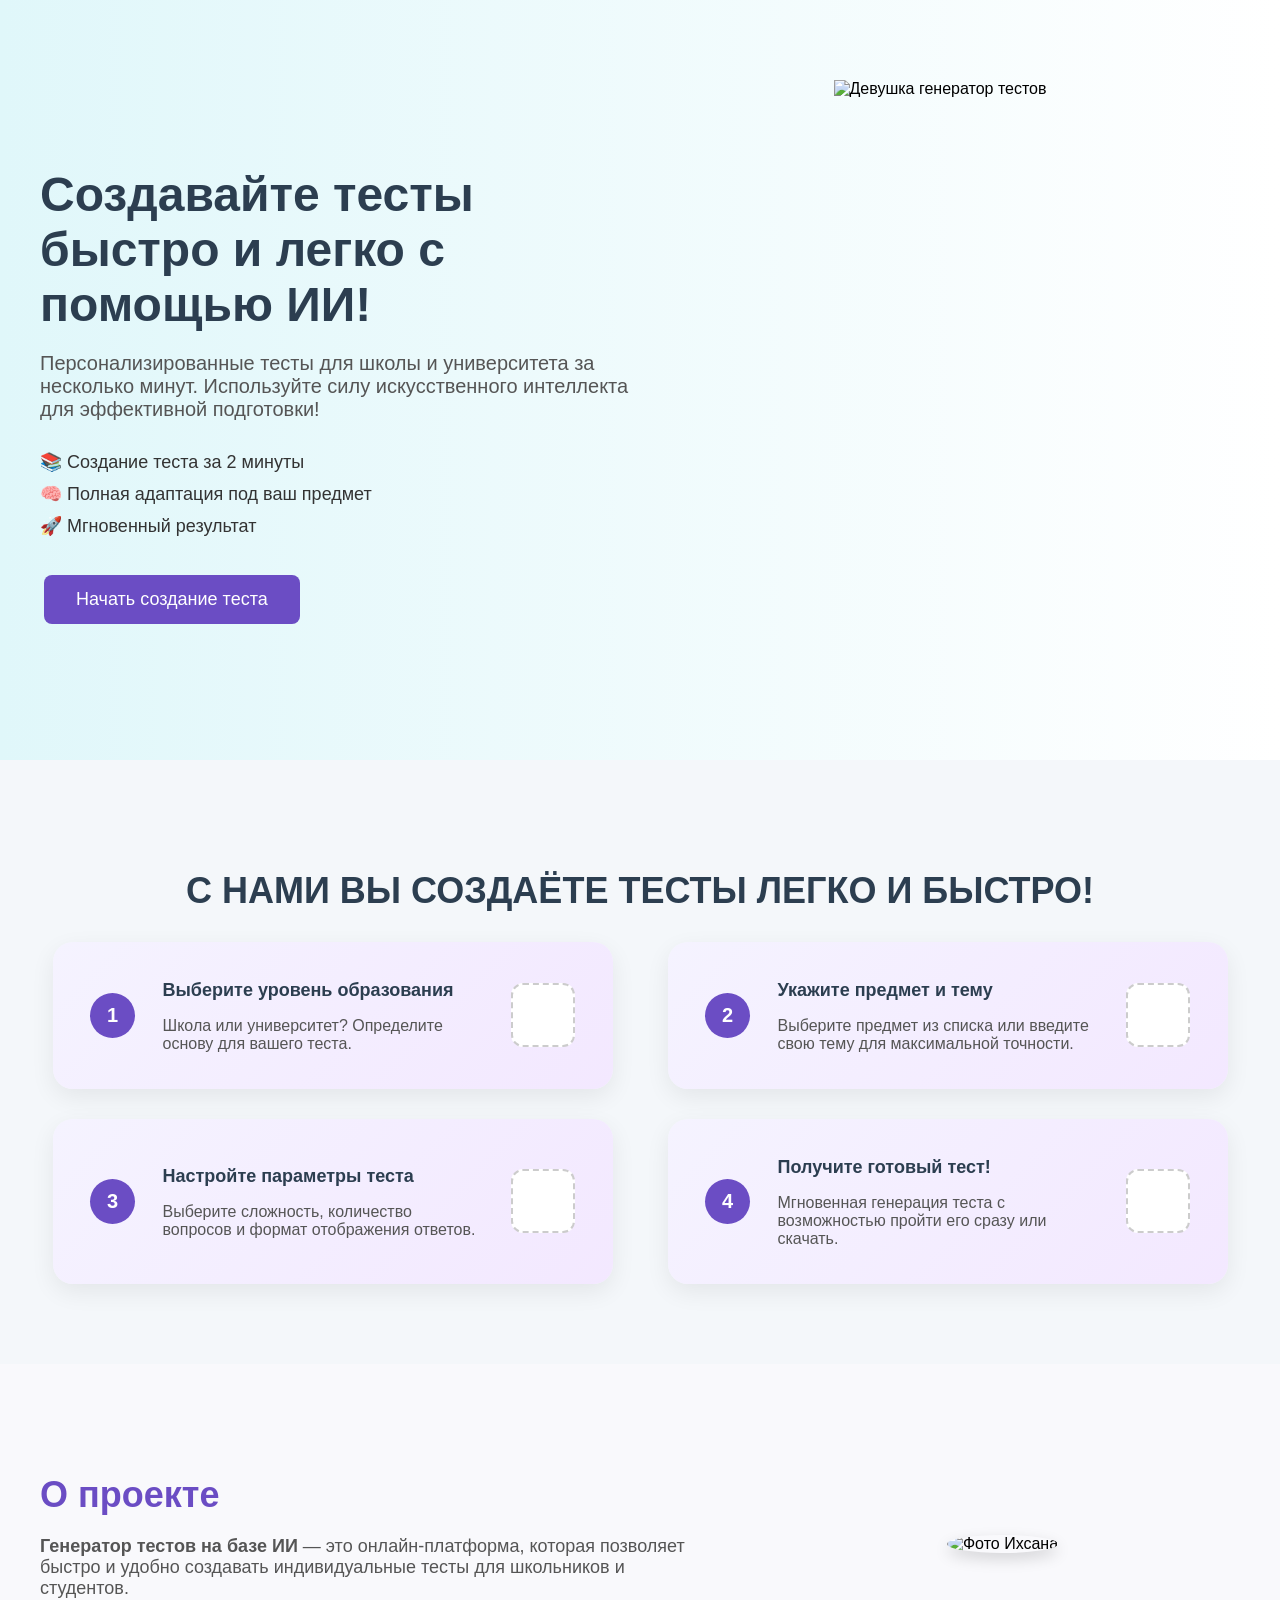
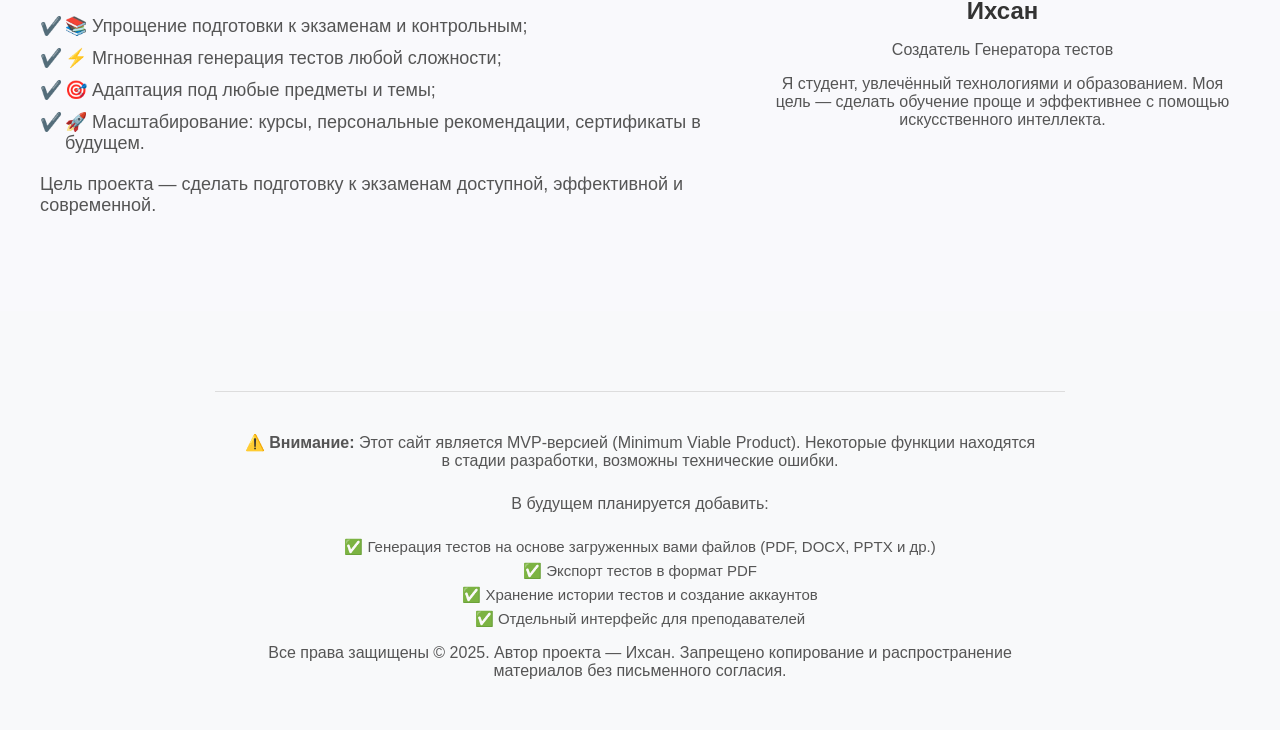
==== index.html @ 1870522c "initial commit" ====
<!DOCTYPE html>
<html lang="ru">
<head>
  <meta charset="UTF-8">
  <title>Генератор тестов</title>
  <link rel="stylesheet" href="style.css">
</head>

<body>

  <!-- Hero Section (главная красивая обложка) -->
  <section id="hero-section">
    <div class="hero-container">
      <div class="hero-text">
        <h1>Создавайте тесты быстро и легко с помощью ИИ!</h1>
        <p>Персонализированные тесты для школы и университета за несколько минут. Используйте силу искусственного интеллекта для эффективной подготовки!</p>
        <ul class="hero-features">
          <li>📚 Создание теста за 2 минуты</li>
          <li>🧠 Полная адаптация под ваш предмет</li>
          <li>🚀 Мгновенный результат</li>
        </ul>
        <button onclick="scrollToSettings()">Начать создание теста</button>
      </div>
      <div class="hero-image">
        <img src="C:/Users/Ихсан/Desktop/Генрация тест/images/Девушка.png" alt="Девушка генератор тестов">
      </div>
    </div>
  </section>

  <!-- Блок Как работает Генератор тестов -->
  <section id="how-it-works">
    <div class="works-container">
      <h2>С НАМИ ВЫ СОЗДАЁТЕ ТЕСТЫ ЛЕГКО И БЫСТРО!</h2>

      <div class="works-grid">
        <div class="works-card">
          <div class="card-left"><div class="number-badge">1</div></div>
          <div class="card-center">
            <h3>Выберите уровень образования</h3>
            <p>Школа или университет? Определите основу для вашего теста.</p>
          </div>
          <div class="card-right"><div class="icon-placeholder"></div></div>
        </div>

        <div class="works-card">
          <div class="card-left"><div class="number-badge">2</div></div>
          <div class="card-center">
            <h3>Укажите предмет и тему</h3>
            <p>Выберите предмет из списка или введите свою тему для максимальной точности.</p>
          </div>
          <div class="card-right"><div class="icon-placeholder"></div></div>
        </div>

        <div class="works-card">
          <div class="card-left"><div class="number-badge">3</div></div>
          <div class="card-center">
            <h3>Настройте параметры теста</h3>
            <p>Выберите сложность, количество вопросов и формат отображения ответов.</p>
          </div>
          <div class="card-right"><div class="icon-placeholder"></div></div>
        </div>

        <div class="works-card">
          <div class="card-left"><div class="number-badge">4</div></div>
          <div class="card-center">
            <h3>Получите готовый тест!</h3>
            <p>Мгновенная генерация теста с возможностью пройти его сразу или скачать.</p>
          </div>
          <div class="card-right"><div class="icon-placeholder"></div></div>
        </div>
      </div>
    </div>
  </section>

  <!-- Блок О проекте и Обо мне -->
  <section id="about-project">
    <div class="about-container">
      <div class="about-text">
        <h2>О проекте</h2>
        <p><strong>Генератор тестов на базе ИИ</strong> — это онлайн-платформа, которая позволяет быстро и удобно создавать индивидуальные тесты для школьников и студентов.</p>
        <ul>
          <li>📚 Упрощение подготовки к экзаменам и контрольным;</li>
          <li>⚡ Мгновенная генерация тестов любой сложности;</li>
          <li>🎯 Адаптация под любые предметы и темы;</li>
          <li>🚀 Масштабирование: курсы, персональные рекомендации, сертификаты в будущем.</li>
        </ul>
        <p>Цель проекта — сделать подготовку к экзаменам доступной, эффективной и современной.</p>
      </div>

      <div class="about-author">
        <img src="C:/Users/Ихсан/Desktop/Генрация тест/images/5222434547378025041.jpg" alt="Фото Ихсана" class="author-photo">
        <h3>Ихсан</h3>
        <p>Создатель Генератора тестов</p>
        <p>Я студент, увлечённый технологиями и образованием. Моя цель — сделать обучение проще и эффективнее с помощью искусственного интеллекта.</p>
      </div>
    </div>
  </section>

  <!-- Блок главной страницы -->
  <div id="home-page" style="display:none;">
    <h1>Добро пожаловать в Генератор тестов!</h1>
    <p>Этот сервис поможет вам создать уникальные тесты на основе выбранных предметов и тем, используя искусственный интеллект.</p>
    <button onclick="goToSettings()">Начать</button>
  </div>

  <!-- Блок настроек теста -->
  <div id="settings-page" style="display:none;">
    <h2>Настройки теста</h2>

    <!-- Шаги настройки -->
    <div id="step-education">
      <h3>Шаг 1: Выберите уровень образования</h3>
      <button onclick="selectEducation('school')">Школа</button>
      <button onclick="selectEducation('university')">Университет</button>
    </div>

    <div id="step-subject" style="display:none;">
      <h3 id="subject-label">Шаг 2: Выберите предмет или специальность</h3>
      <div id="subject-options"></div>
      <input type="text" id="custom-subject" placeholder="Или введите свой предмет">
      <button onclick="confirmSubject()">Продолжить</button>
      <button onclick="goBackToEducation()">Назад</button>
    </div>

    <div id="step-topic" style="display:none;">
      <h3>Шаг 3: Выберите тему или введите свою</h3>
      <div id="theme-options"></div>
      <input type="text" id="topic" placeholder="Введите свою тему">
      <button onclick="confirmTopic()">Продолжить</button>
      <button onclick="goBackToSubject()">Назад</button>
    </div>

    <div id="step-settings" style="display:none;">
      <h3>Шаг 4: Настройте параметры теста</h3>
      <label for="difficulty">Сложность теста:</label><br>
      <select id="difficulty">
        <option value="easy">Легкий</option>
        <option value="medium">Средний</option>
        <option value="hard">Сложный</option>
      </select><br><br>

      <label for="question-count">Количество вопросов:</label><br>
      <select id="question-count">
        <option value="10">10</option>
        <option value="20">20</option>
        <option value="30">30</option>
        <option value="40">40</option>
      </select><br><br>

      <label for="answer-options">Возможные варианты:</label><br>
      <select id="answer-options">
        <option value="5">5</option>
        <option value="6">6</option>
        <option value="7">7</option>
      </select><br><br>

      <label for="show-answers">Когда показывать правильные ответы:</label><br>
      <select id="show-answers">
        <option value="immediate">Сразу после вопроса</option>
        <option value="after-test">После теста</option>
      </select><br><br>

      <button onclick="generateTest()">Создать тест</button>
      <button onclick="goBackToTopic()">Назад</button>
    </div>
  </div>

  <!-- Блок прохождения теста -->
  <div id="test-page" style="display:none;">
    <h2>Ваш тест</h2>
    <div id="test-container"></div>
    <button onclick="submitTest()">Завершить тест</button>
  </div>

  <!-- Блок результатов -->
  <div id="result-page" style="display:none;">
    <h2>Результаты теста</h2>
    <p id="score"></p>
    <button onclick="restart()">Создать новый тест</button>
  </div>

  <script src="app.js"></script>
  <script>
    function goBackToEducation() {
      document.getElementById('step-subject').style.display = 'none';
      document.getElementById('step-education').style.display = 'block';
    }

    function goBackToSubject() {
      document.getElementById('step-topic').style.display = 'none';
      document.getElementById('step-subject').style.display = 'block';
    }

    function goBackToTopic() {
      document.getElementById('step-settings').style.display = 'none';
      document.getElementById('step-topic').style.display = 'block';
    }
  </script>

<!-- Дисклеймер -->
<footer style="background-color:#f8f9fa; padding: 25px; text-align: center; font-size: 14px; color: #666; border-top: 1px solid #ddd;">
  <p><strong>⚠️ Внимание:</strong> Этот сайт является MVP-версией (Minimum Viable Product). Некоторые функции находятся в стадии разработки, возможны технические ошибки.</p>

  <p>В будущем планируется добавить:</p>
  <ul style="list-style: none; padding: 0; margin: 10px 0;">
    <li>✅ Генерация тестов на основе загруженных вами файлов (PDF, DOCX, PPTX и др.)</li>
    <li>✅ Экспорт тестов в формат PDF</li>
    <li>✅ Хранение истории тестов и создание аккаунтов</li>
    <li>✅ Отдельный интерфейс для преподавателей</li>
  </ul>

  <p>Все права защищены © 2025. Автор проекта — Ихсан. Запрещено копирование и распространение материалов без письменного согласия.</p>
</footer>


</body>
</html>
---- style.css ----
/* Общие настройки */
body {
    font-family: 'Arial', sans-serif;
    background-color: #f8f9fa;
    margin: 0;
    padding: 0;
    display: flex;
    flex-direction: column;
    align-items: center;
}

/* Hero Section */
#hero-section {
    width: 100%;
    background: linear-gradient(to right, #e0f7fa, #ffffff);
    padding: 80px 20px;
    box-sizing: border-box;
}

.hero-container {
    max-width: 1200px;
    display: flex;
    align-items: center;
    justify-content: space-between;
    flex-wrap: wrap;
    margin: 0 auto;
}

.hero-text {
    flex: 1 1 500px;
    max-width: 600px;
}

.hero-text h1 {
    font-size: 48px;
    color: #2c3e50;
    margin-bottom: 20px;
}

.hero-text p {
    font-size: 20px;
    color: #555555;
    margin-bottom: 30px;
}

.hero-features {
    list-style: none;
    padding: 0;
    margin-bottom: 30px;
}

.hero-features li {
    font-size: 18px;
    margin: 10px 0;
    color: #333333;
}

.hero-text button {
    background-color: #6b4dc4;
    color: white;
    padding: 14px 32px;
    font-size: 18px;
    border: none;
    border-radius: 8px;
    cursor: pointer;
    transition: background-color 0.3s ease;
}

.hero-text button:hover {
    background-color: #6b4dc4;
}

.hero-image {
    flex: 1 1 400px;
    display: flex;
    justify-content: center;
}

.hero-image img {
    max-width: 100%;
    height: 600px;
    object-fit: contain;
}

/* Контейнеры страниц */
#home-page, #settings-page, #test-page, #result-page {
    background-color: #ffffff;
    padding: 40px;
    margin: 40px 0;
    border-radius: 12px;
    box-shadow: 0 4px 20px rgba(0, 0, 0, 0.1);
    width: 100%;
    max-width: 700px;
    text-align: center;
}

/* Заголовки */
h1, h2, h3 {
    color: #333333;
    margin-bottom: 20px;
}

/* Обычный текст */
p, label {
    color: #555555;
    font-size: 16px;
}

/* Кнопки */
button {
    background-color: #6b4dc4;
    color: white;
    border: none;
    padding: 12px 24px;
    margin: 8px 4px;
    font-size: 16px;
    border-radius: 8px;
    cursor: pointer;
    transition: background-color 0.3s ease;
}

button:hover {
    background-color: #6b4dc4;
}

/* Кнопки выбора предмета и темы */
#subject-options, #theme-options {
    display: flex;
    flex-wrap: wrap;
    justify-content: center;
    margin-top: 15px;
}

#subject-options button, #theme-options button {
    background-color: #007BFF;
    margin: 5px;
    padding: 10px 20px;
    font-size: 14px;
    border-radius: 6px;
}

#subject-options button:hover, #theme-options button:hover {
    background-color: #0069d9;
}

/* Поля ввода и селекты */
input[type="text"], select {
    width: 90%;
    padding: 10px;
    margin: 10px 0;
    border: 1px solid #ccc;
    border-radius: 8px;
    font-size: 16px;
}

/* Кнопки submit отдельно */
button[type="submit"], button[type="button"] {
    margin-top: 20px;
}

/* Блок Как работает генератор тестов (обновленный красивый дизайн) */
#how-it-works {
    width: 100%;
    padding: 80px 20px;
    background-color: #f4f7fa;
    box-sizing: border-box;
}

.works-container {
    max-width: 1200px;
    margin: 0 auto;
    text-align: center;
}

.works-container h2 {
    font-size: 36px;
    color: #2c3e50;
    margin-bottom: 30px;
}

.works-description {
    font-size: 18px;
    color: #555555;
    margin-bottom: 50px;
}

.works-grid {
    display: grid;
    grid-template-columns: 1fr 1fr;
    gap: 30px;
    justify-items: center;
}

.works-card {
    display: flex;
    align-items: center;
    background: linear-gradient(135deg, #f5f3ff, #f3e8ff);
    border-radius: 20px;
    box-shadow: 0 8px 25px rgba(0, 0, 0, 0.07);
    padding: 20px 30px;
    width: 100%;
    max-width: 500px;
    transition: transform 0.3s ease;
}

.works-card:hover {
    transform: translateY(-5px);
}

.card-left {
    flex: 0 0 60px;
    display: flex;
    justify-content: center;
    align-items: center;
}

.number-badge {
    width: 45px;
    height: 45px;
    background-color: #6b4dc4;
    color: white;
    font-weight: bold;
    font-size: 20px;
    border-radius: 50%;
    display: flex;
    justify-content: center;
    align-items: center;
}

.card-center {
    flex: 1;
    padding: 0 20px;
    text-align: left;
}

.card-center h3 {
    font-size: 18px;
    color: #2c3e50;
    margin-bottom: 8px;
}

.card-center p {
    font-size: 16px;
    color: #555555;
}

.card-right {
    flex: 0 0 80px;
    display: flex;
    justify-content: center;
    align-items: center;
}

.icon-placeholder {
    width: 60px;
    height: 60px;
    background-color: white;
    border: 2px dashed #ccc;
    border-radius: 12px;
}

/* Адаптивность */
@media (max-width: 768px) {
    .hero-container {
        flex-direction: column;
        align-items: center;
        text-align: center;
    }

    .hero-text h1 {
        font-size: 32px;
    }

    .hero-text p {
        font-size: 18px;
    }

    .hero-text button {
        width: 90%;
        margin-top: 20px;
    }

    .hero-image {
        margin-top: 20px;
    }

    .works-grid {
        grid-template-columns: 1fr;
    }

    .works-card {
        max-width: 90%;
    }
}

/* Блок О проекте и Обо мне */
#about-project {
    width: 100%;
    padding: 80px 20px;
    background-color: #f9f9fc;
    box-sizing: border-box;
}

.about-container {
    max-width: 1200px;
    margin: 0 auto;
    display: flex;
    align-items: center;
    justify-content: space-between;
    flex-wrap: wrap;
    gap: 50px;
}

.about-text {
    flex: 1 1 600px;
    text-align: left;
}

.about-text h2 {
    font-size: 36px;
    color: #6b4dc4;
    margin-bottom: 20px;
}

.about-text p {
    font-size: 18px;
    color: #555555;
    margin-bottom: 15px;
}

.about-text ul {
    list-style: none;
    padding: 0;
    margin-bottom: 20px;
}

.about-text ul li {
    font-size: 18px;
    margin-bottom: 10px;
    color: #555;
    position: relative;
    padding-left: 25px;
}

.about-text ul li::before {
    content: "✔️";
    position: absolute;
    left: 0;
    top: 0;
}

.about-author {
    flex: 1 1 400px;
    text-align: center;
}

.author-photo {
    width: 250px;
    height: 250px;
    object-fit: cover;
    border-radius: 50%;
    box-shadow: 0 6px 15px rgba(0, 0, 0, 0.15);
    margin-bottom: 20px;
}

.about-author h3 {
    font-size: 24px;
    color: #333333;
    margin-bottom: 10px;
}

.about-author p {
    font-size: 16px;
    color: #555555;
    margin-bottom: 10px;
}

/* Адаптивность для мобильных устройств */
@media (max-width: 768px) {
    .about-container {
        flex-direction: column;
        align-items: center;
        text-align: center;
    }

    .about-text, .about-author {
        flex: 1 1 100%;
    }

    .author-photo {
        width: 200px;
        height: 200px;
    }
}


footer {
    background-color: #f4f7fa;
    padding: 60px 20px;
    text-align: center;
    font-family: 'Arial', sans-serif;
    color: #333;
    border-top: 1px solid #ddd;
    margin-top: 80px;
  }
  
  footer h3 {
    font-size: 24px;
    color: #6b4dc4;
    margin-bottom: 15px;
  }
  
  footer p {
    font-size: 16px;
    color: #555;
    margin-bottom: 25px;
    max-width: 800px;
    margin-left: auto;
    margin-right: auto;
  }
  
  footer ul {
    list-style: none;
    padding: 0;
    margin-bottom: 30px;
  }
  
  footer ul li {
    font-size: 15px;
    color: #555;
    margin: 6px 0;
  }
  
  footer small {
    display: block;
    color: #999;
    font-size: 13px;
  }
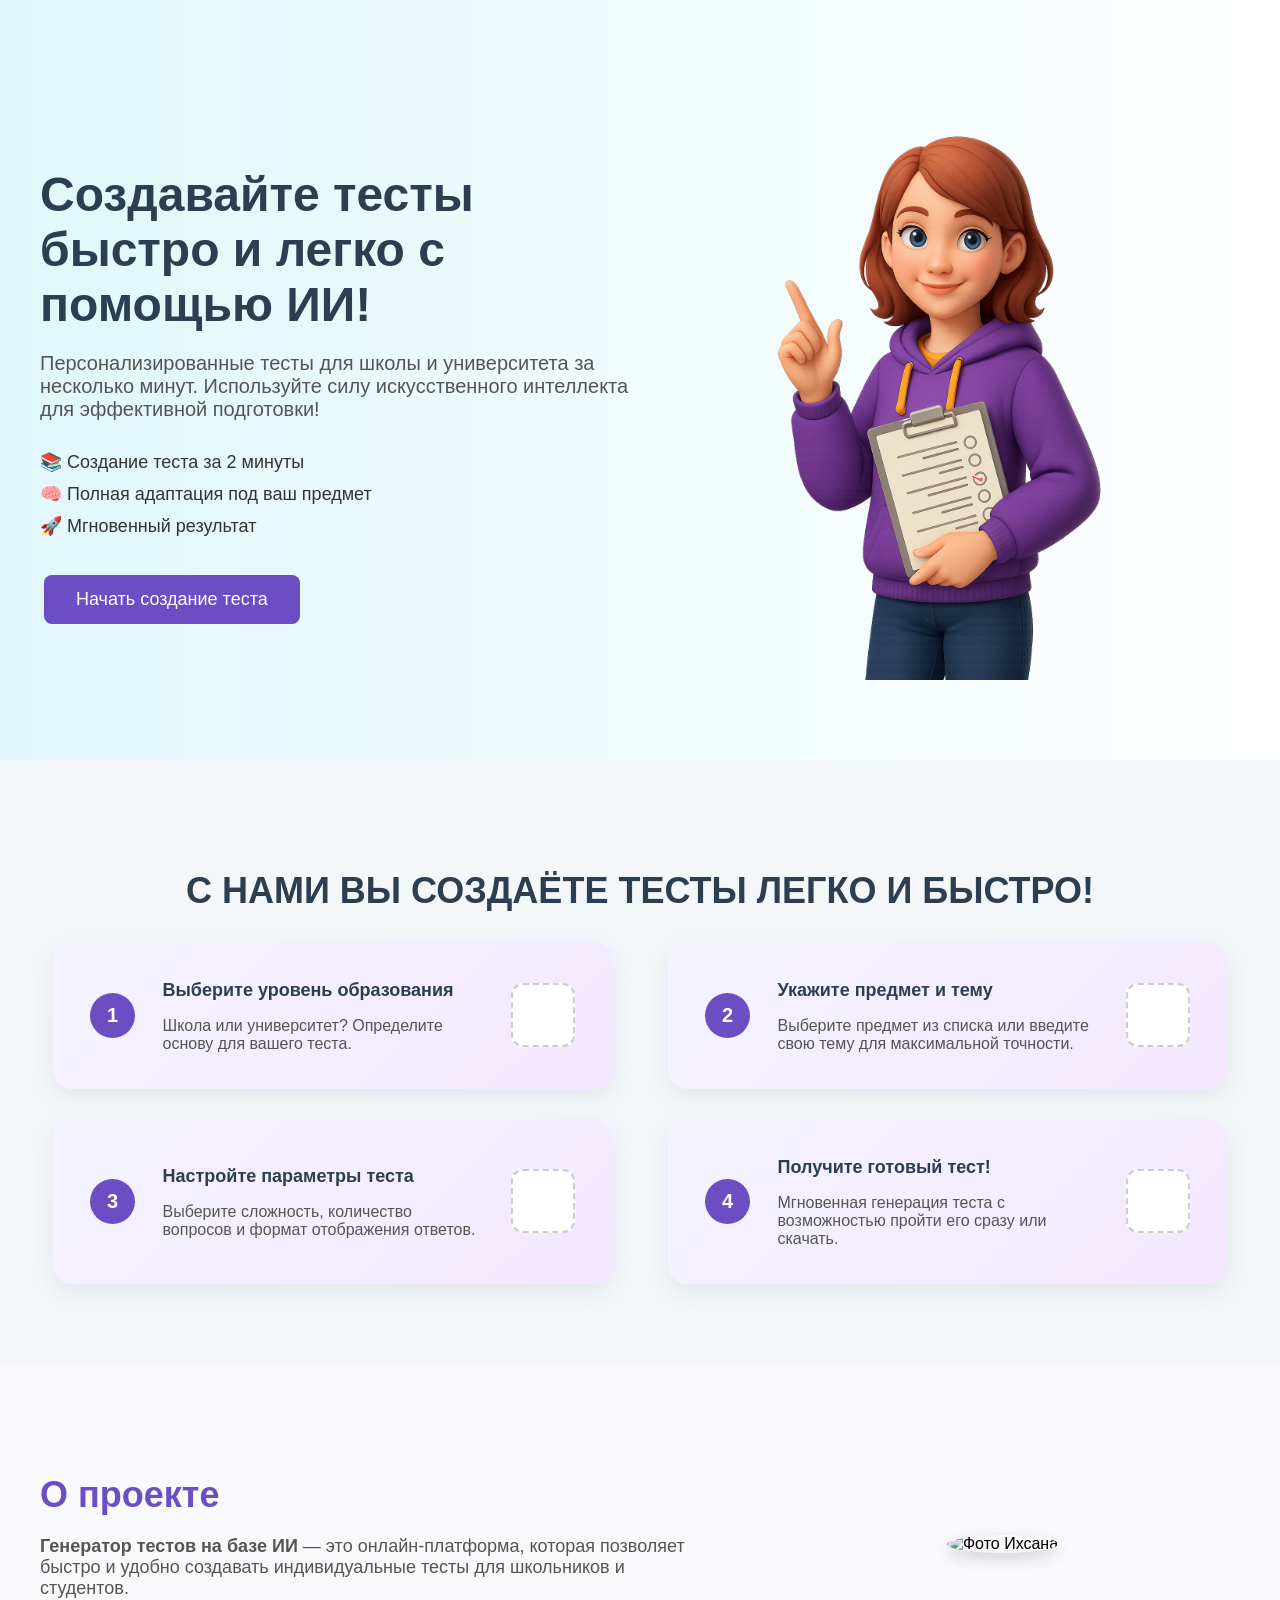
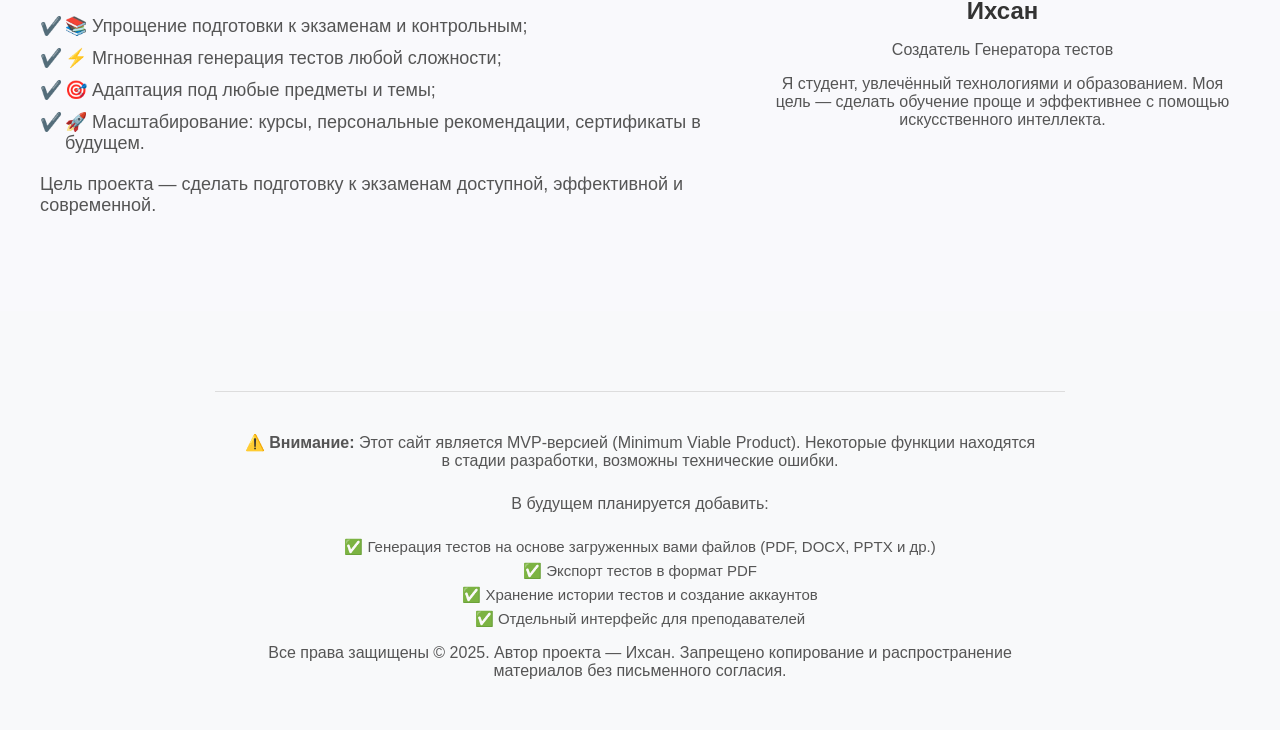
==== commit b33e86f7: "fix: подключен index.html" ====
--- a/index.html
+++ b/index.html
@@ -3,7 +3,7 @@
 <head>
   <meta charset="UTF-8">
   <title>Генератор тестов</title>
-  <link rel="stylesheet" href="style.css">
+  <link rel="stylesheet" href="/static/style.css">
 </head>
 
 <body>
@@ -22,7 +22,7 @@
         <button onclick="scrollToSettings()">Начать создание теста</button>
       </div>
       <div class="hero-image">
-        <img src="C:/Users/Ихсан/Desktop/Генрация тест/images/Девушка.png" alt="Девушка генератор тестов">
+        <img src="/static/images/Девушка.png" alt="Девушка генератор тестов">
       </div>
     </div>
   </section>
@@ -179,7 +179,7 @@
     <button onclick="restart()">Создать новый тест</button>
   </div>
 
-  <script src="app.js"></script>
+  <script src="/static/app.js"></script>
   <script>
     function goBackToEducation() {
       document.getElementById('step-subject').style.display = 'none';
--- a/static/style.css
+++ b/static/style.css
@@ -0,0 +1,439 @@
+/* Общие настройки */
+body {
+    font-family: 'Arial', sans-serif;
+    background-color: #f8f9fa;
+    margin: 0;
+    padding: 0;
+    display: flex;
+    flex-direction: column;
+    align-items: center;
+}
+
+/* Hero Section */
+#hero-section {
+    width: 100%;
+    background: linear-gradient(to right, #e0f7fa, #ffffff);
+    padding: 80px 20px;
+    box-sizing: border-box;
+}
+
+.hero-container {
+    max-width: 1200px;
+    display: flex;
+    align-items: center;
+    justify-content: space-between;
+    flex-wrap: wrap;
+    margin: 0 auto;
+}
+
+.hero-text {
+    flex: 1 1 500px;
+    max-width: 600px;
+}
+
+.hero-text h1 {
+    font-size: 48px;
+    color: #2c3e50;
+    margin-bottom: 20px;
+}
+
+.hero-text p {
+    font-size: 20px;
+    color: #555555;
+    margin-bottom: 30px;
+}
+
+.hero-features {
+    list-style: none;
+    padding: 0;
+    margin-bottom: 30px;
+}
+
+.hero-features li {
+    font-size: 18px;
+    margin: 10px 0;
+    color: #333333;
+}
+
+.hero-text button {
+    background-color: #6b4dc4;
+    color: white;
+    padding: 14px 32px;
+    font-size: 18px;
+    border: none;
+    border-radius: 8px;
+    cursor: pointer;
+    transition: background-color 0.3s ease;
+}
+
+.hero-text button:hover {
+    background-color: #6b4dc4;
+}
+
+.hero-image {
+    flex: 1 1 400px;
+    display: flex;
+    justify-content: center;
+}
+
+.hero-image img {
+    max-width: 100%;
+    height: 600px;
+    object-fit: contain;
+}
+
+/* Контейнеры страниц */
+#home-page, #settings-page, #test-page, #result-page {
+    background-color: #ffffff;
+    padding: 40px;
+    margin: 40px 0;
+    border-radius: 12px;
+    box-shadow: 0 4px 20px rgba(0, 0, 0, 0.1);
+    width: 100%;
+    max-width: 700px;
+    text-align: center;
+}
+
+/* Заголовки */
+h1, h2, h3 {
+    color: #333333;
+    margin-bottom: 20px;
+}
+
+/* Обычный текст */
+p, label {
+    color: #555555;
+    font-size: 16px;
+}
+
+/* Кнопки */
+button {
+    background-color: #6b4dc4;
+    color: white;
+    border: none;
+    padding: 12px 24px;
+    margin: 8px 4px;
+    font-size: 16px;
+    border-radius: 8px;
+    cursor: pointer;
+    transition: background-color 0.3s ease;
+}
+
+button:hover {
+    background-color: #6b4dc4;
+}
+
+/* Кнопки выбора предмета и темы */
+#subject-options, #theme-options {
+    display: flex;
+    flex-wrap: wrap;
+    justify-content: center;
+    margin-top: 15px;
+}
+
+#subject-options button, #theme-options button {
+    background-color: #007BFF;
+    margin: 5px;
+    padding: 10px 20px;
+    font-size: 14px;
+    border-radius: 6px;
+}
+
+#subject-options button:hover, #theme-options button:hover {
+    background-color: #0069d9;
+}
+
+/* Поля ввода и селекты */
+input[type="text"], select {
+    width: 90%;
+    padding: 10px;
+    margin: 10px 0;
+    border: 1px solid #ccc;
+    border-radius: 8px;
+    font-size: 16px;
+}
+
+/* Кнопки submit отдельно */
+button[type="submit"], button[type="button"] {
+    margin-top: 20px;
+}
+
+/* Блок Как работает генератор тестов (обновленный красивый дизайн) */
+#how-it-works {
+    width: 100%;
+    padding: 80px 20px;
+    background-color: #f4f7fa;
+    box-sizing: border-box;
+}
+
+.works-container {
+    max-width: 1200px;
+    margin: 0 auto;
+    text-align: center;
+}
+
+.works-container h2 {
+    font-size: 36px;
+    color: #2c3e50;
+    margin-bottom: 30px;
+}
+
+.works-description {
+    font-size: 18px;
+    color: #555555;
+    margin-bottom: 50px;
+}
+
+.works-grid {
+    display: grid;
+    grid-template-columns: 1fr 1fr;
+    gap: 30px;
+    justify-items: center;
+}
+
+.works-card {
+    display: flex;
+    align-items: center;
+    background: linear-gradient(135deg, #f5f3ff, #f3e8ff);
+    border-radius: 20px;
+    box-shadow: 0 8px 25px rgba(0, 0, 0, 0.07);
+    padding: 20px 30px;
+    width: 100%;
+    max-width: 500px;
+    transition: transform 0.3s ease;
+}
+
+.works-card:hover {
+    transform: translateY(-5px);
+}
+
+.card-left {
+    flex: 0 0 60px;
+    display: flex;
+    justify-content: center;
+    align-items: center;
+}
+
+.number-badge {
+    width: 45px;
+    height: 45px;
+    background-color: #6b4dc4;
+    color: white;
+    font-weight: bold;
+    font-size: 20px;
+    border-radius: 50%;
+    display: flex;
+    justify-content: center;
+    align-items: center;
+}
+
+.card-center {
+    flex: 1;
+    padding: 0 20px;
+    text-align: left;
+}
+
+.card-center h3 {
+    font-size: 18px;
+    color: #2c3e50;
+    margin-bottom: 8px;
+}
+
+.card-center p {
+    font-size: 16px;
+    color: #555555;
+}
+
+.card-right {
+    flex: 0 0 80px;
+    display: flex;
+    justify-content: center;
+    align-items: center;
+}
+
+.icon-placeholder {
+    width: 60px;
+    height: 60px;
+    background-color: white;
+    border: 2px dashed #ccc;
+    border-radius: 12px;
+}
+
+/* Адаптивность */
+@media (max-width: 768px) {
+    .hero-container {
+        flex-direction: column;
+        align-items: center;
+        text-align: center;
+    }
+
+    .hero-text h1 {
+        font-size: 32px;
+    }
+
+    .hero-text p {
+        font-size: 18px;
+    }
+
+    .hero-text button {
+        width: 90%;
+        margin-top: 20px;
+    }
+
+    .hero-image {
+        margin-top: 20px;
+    }
+
+    .works-grid {
+        grid-template-columns: 1fr;
+    }
+
+    .works-card {
+        max-width: 90%;
+    }
+}
+
+/* Блок О проекте и Обо мне */
+#about-project {
+    width: 100%;
+    padding: 80px 20px;
+    background-color: #f9f9fc;
+    box-sizing: border-box;
+}
+
+.about-container {
+    max-width: 1200px;
+    margin: 0 auto;
+    display: flex;
+    align-items: center;
+    justify-content: space-between;
+    flex-wrap: wrap;
+    gap: 50px;
+}
+
+.about-text {
+    flex: 1 1 600px;
+    text-align: left;
+}
+
+.about-text h2 {
+    font-size: 36px;
+    color: #6b4dc4;
+    margin-bottom: 20px;
+}
+
+.about-text p {
+    font-size: 18px;
+    color: #555555;
+    margin-bottom: 15px;
+}
+
+.about-text ul {
+    list-style: none;
+    padding: 0;
+    margin-bottom: 20px;
+}
+
+.about-text ul li {
+    font-size: 18px;
+    margin-bottom: 10px;
+    color: #555;
+    position: relative;
+    padding-left: 25px;
+}
+
+.about-text ul li::before {
+    content: "✔️";
+    position: absolute;
+    left: 0;
+    top: 0;
+}
+
+.about-author {
+    flex: 1 1 400px;
+    text-align: center;
+}
+
+.author-photo {
+    width: 250px;
+    height: 250px;
+    object-fit: cover;
+    border-radius: 50%;
+    box-shadow: 0 6px 15px rgba(0, 0, 0, 0.15);
+    margin-bottom: 20px;
+}
+
+.about-author h3 {
+    font-size: 24px;
+    color: #333333;
+    margin-bottom: 10px;
+}
+
+.about-author p {
+    font-size: 16px;
+    color: #555555;
+    margin-bottom: 10px;
+}
+
+/* Адаптивность для мобильных устройств */
+@media (max-width: 768px) {
+    .about-container {
+        flex-direction: column;
+        align-items: center;
+        text-align: center;
+    }
+
+    .about-text, .about-author {
+        flex: 1 1 100%;
+    }
+
+    .author-photo {
+        width: 200px;
+        height: 200px;
+    }
+}
+
+
+footer {
+    background-color: #f4f7fa;
+    padding: 60px 20px;
+    text-align: center;
+    font-family: 'Arial', sans-serif;
+    color: #333;
+    border-top: 1px solid #ddd;
+    margin-top: 80px;
+  }
+  
+  footer h3 {
+    font-size: 24px;
+    color: #6b4dc4;
+    margin-bottom: 15px;
+  }
+  
+  footer p {
+    font-size: 16px;
+    color: #555;
+    margin-bottom: 25px;
+    max-width: 800px;
+    margin-left: auto;
+    margin-right: auto;
+  }
+  
+  footer ul {
+    list-style: none;
+    padding: 0;
+    margin-bottom: 30px;
+  }
+  
+  footer ul li {
+    font-size: 15px;
+    color: #555;
+    margin: 6px 0;
+  }
+  
+  footer small {
+    display: block;
+    color: #999;
+    font-size: 13px;
+  }
+  
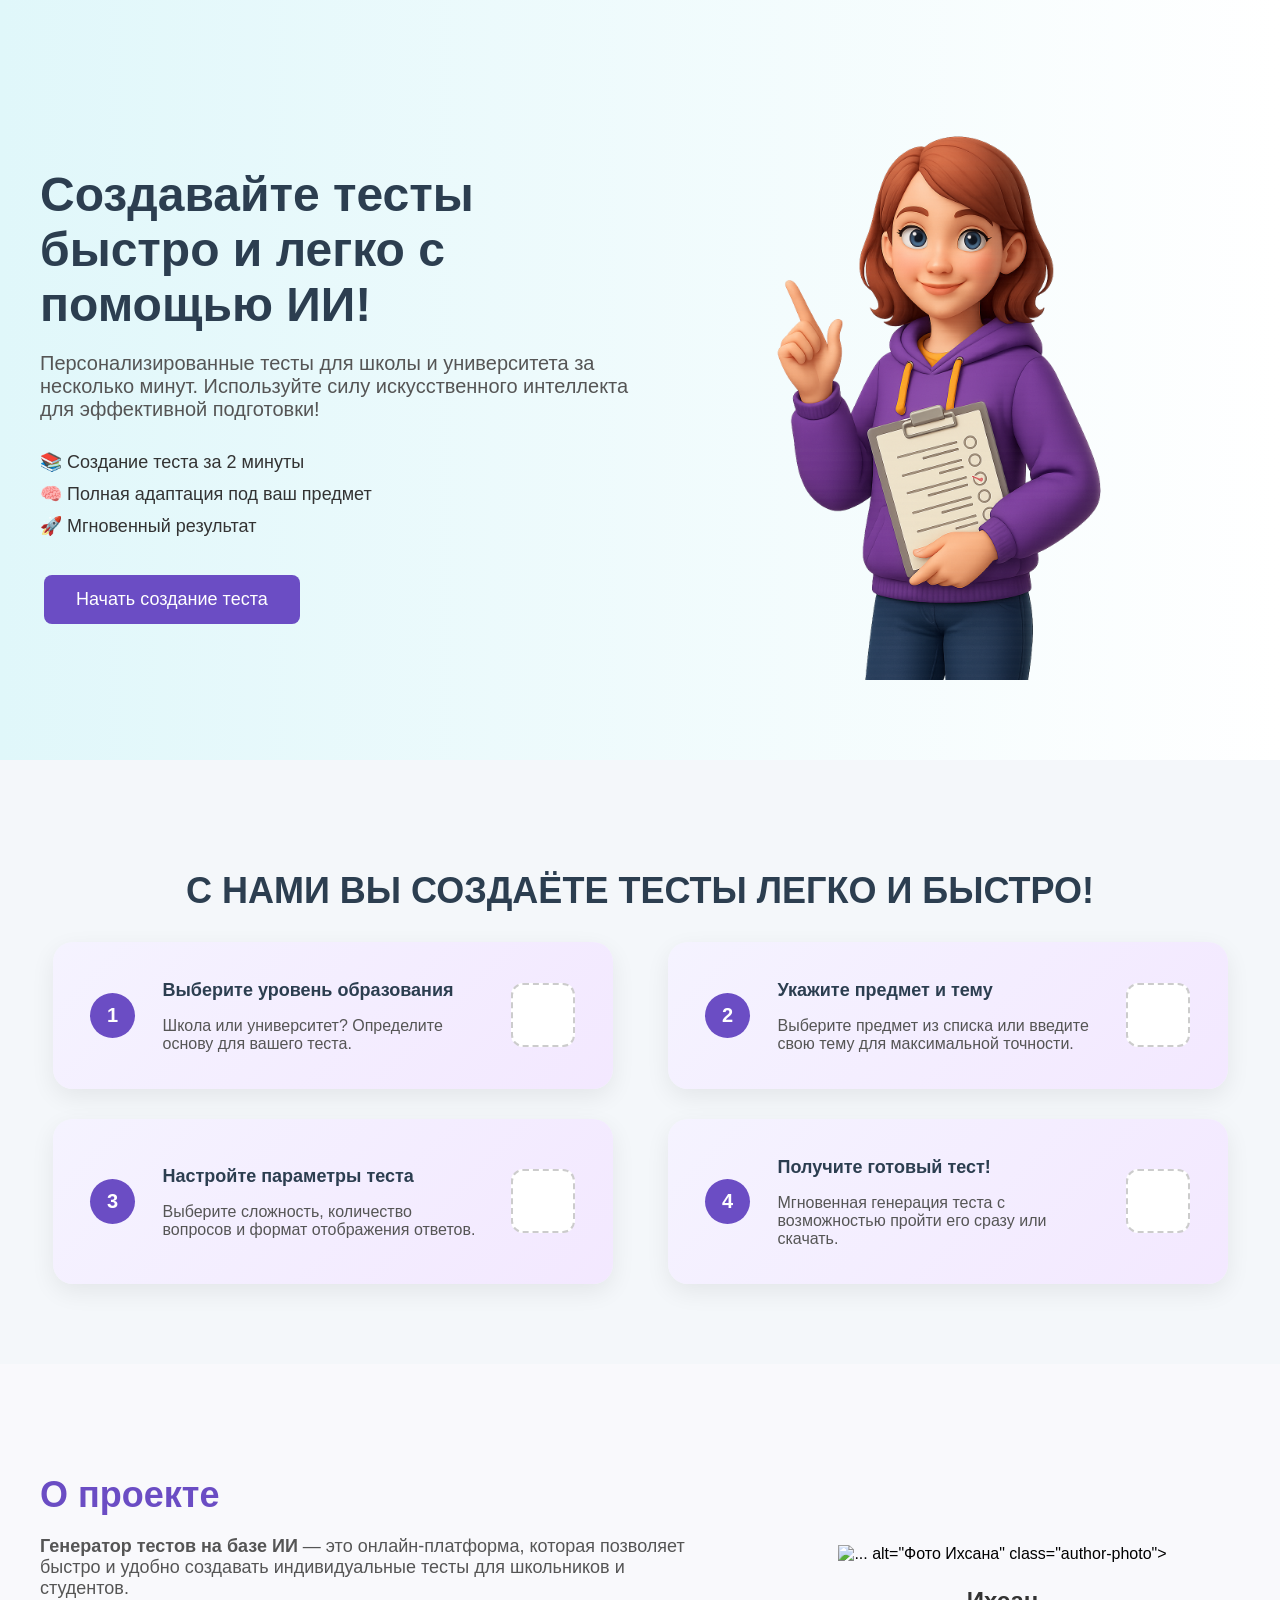
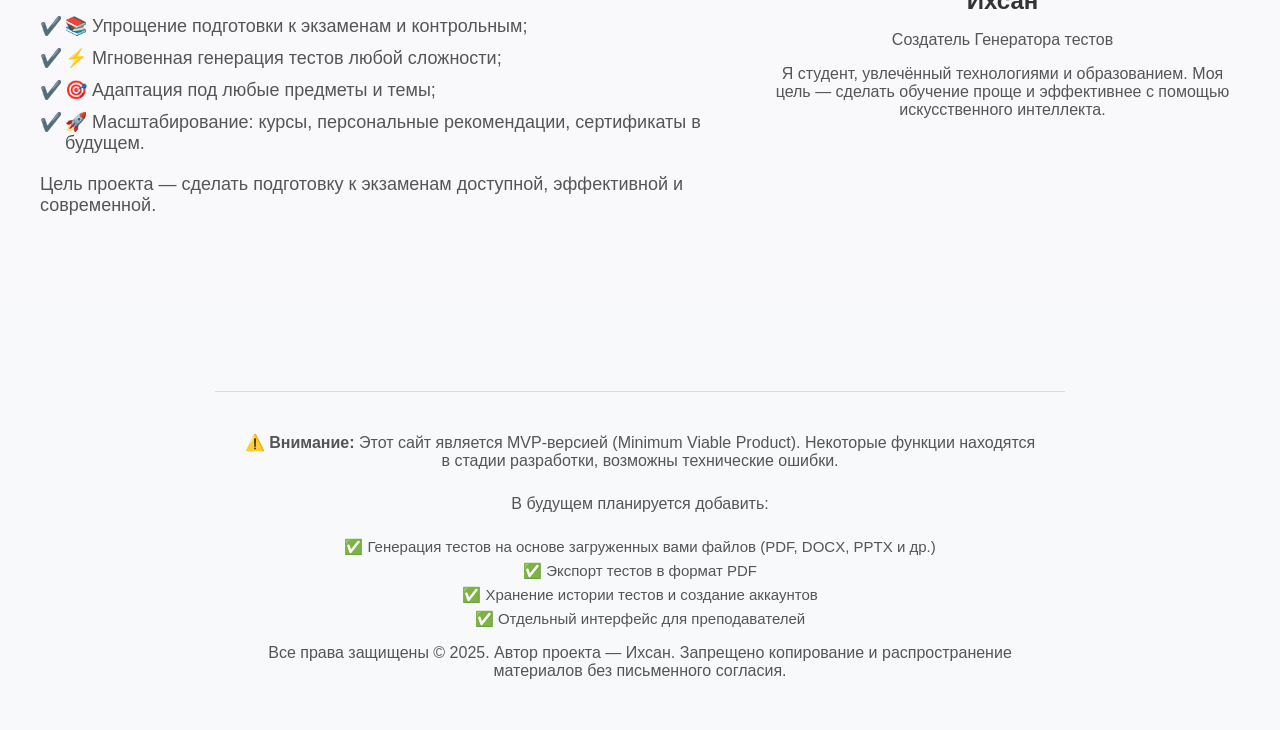
==== commit be08140c: "fix: подключение статики" ====
--- a/index.html
+++ b/index.html
@@ -88,7 +88,7 @@
       </div>
 
       <div class="about-author">
-        <img src="C:/Users/Ихсан/Desktop/Генрация тест/images/5222434547378025041.jpg" alt="Фото Ихсана" class="author-photo">
+        <img src="C:\Users\Ихсан\Desktop\Генрация тест\static\images\5222434547378025041.jpg" alt="..."> alt="Фото Ихсана" class="author-photo">
         <h3>Ихсан</h3>
         <p>Создатель Генератора тестов</p>
         <p>Я студент, увлечённый технологиями и образованием. Моя цель — сделать обучение проще и эффективнее с помощью искусственного интеллекта.</p>
@@ -179,7 +179,7 @@
     <button onclick="restart()">Создать новый тест</button>
   </div>
 
-  <script src="/static/app.js"></script>
+  <script src="/static/app.js" defer></script>
   <script>
     function goBackToEducation() {
       document.getElementById('step-subject').style.display = 'none';
